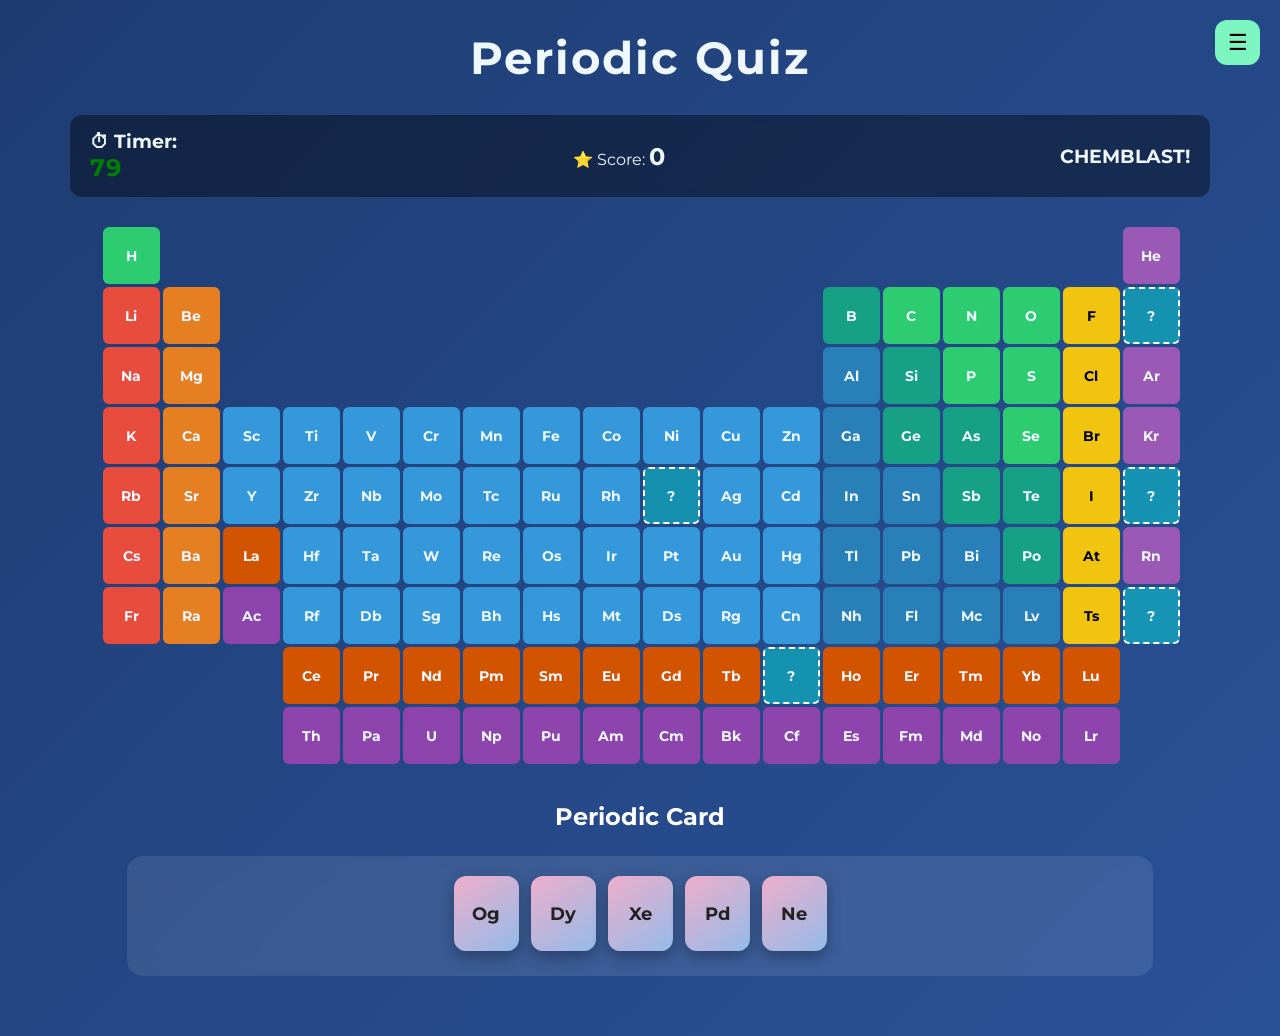
==== maingame/game.html @ 35e8a3fe "Add files via upload" ====
<!DOCTYPE html>
<html lang="en">

<head>
  <meta charset="UTF-8">
  <meta name="viewport" content="width=device-width, initial-scale=1.0">
  <link rel="stylesheet" href="style.css">
  <title>Chem quizz | t.tarzx</title>
</head>

<body>
  <div class="game-container">
    <div class="game-header">
      <h1>Periodic Quiz</h1>
    </div>

    <section class="status-bar">
      <div class="status-item timer">
        <h3>⏱ Timer: </h3><span id="timer">120</span>
      </div>
      <div class="status-item score">
        <span>⭐ Score: </span><span id="score">0</span>
      </div>
      <div class="status-item tier-box">
        <h3>CHEMBLAST!</h3>
      </div>
    </section>

    <div id="floating-score-container"></div>

    <div id="combo-display"></div>

    <section class="periodic-table">
      <div id="periodic-table"></div>
    </section>

    <section class="card-section">
      <h2>Periodic Card</h2>
      <div id="card-container"></div>
    </section>

  </div>

  <div id="menu-overlay" class="menu-overlay hidden">

    <div class="menu-window">

      <h2 id="menu-title">Paused</h2>

      <div class="menu-buttons">

        <button id="resumeBtn">▶ Continue</button>

        <button id="restartBtn">🔄 Restart</button>

        <button id="soundBtn">🔊 Sound: ON</button>

        <button id="homeBtn">🏠 Home</button>

      </div>

    </div>

  </div>

  <button id="menuBtn" class="menu-button">☰</button>

  <script src="script.js"></script>

</body>

</html>
---- maingame/style.css ----
@import url('https://fonts.googleapis.com/css2?family=Montserrat:ital,wght@0,100..900;1,100..900&family=Roboto:ital,wght@0,100..900;1,100..900&family=WDXL+Lubrifont+TC&display=swap');

* {
    margin: 0;
    padding: 0;
    box-sizing: border-box;
}

body {
    margin: 0;
    font-family: Montserrat, sans-serif;
    background: linear-gradient(135deg, #1e3c72, #2a5298);

    display: flex;
    flex-direction: column;
    align-items: center;

    min-height: 100vh;
    width: 100%;
}

body {
    opacity: 1;
    transition: opacity 0.5s ease;
}

body.fade-out {
    opacity: 0;
}

.tier-message {

    position: fixed;
    top: 40%;
    left: 50%;
    transform: translate(-50%, -50%);

    font-size: 48px;
    font-weight: bold;

    color: #EEAECA;

    text-shadow:
        0 0 10px #EEAECA,
        0 0 30px #EEAECA;

    animation: tierPop 1.2s ease;

    pointer-events: none;

}

@keyframes tierPop {

    0% {
        transform: translate(-50%, -50%) scale(0.5);
        opacity: 0;
    }

    50% {
        transform: translate(-50%, -50%) scale(1.2);
        opacity: 1;
    }

    100% {
        transform: translate(-50%, -50%) scale(1);
        opacity: 0;
    }

}

.game-container {
    width: 100%;
    max-width: 1200px;
    margin: auto;
    padding: 30px;
}

.game-header {
    text-align: center;
    margin-bottom: 30px;
    color: aliceblue;
}

.game-header h1 {
    font-size: 45px;
    letter-spacing: 2px;
    text-shadow: #0f2027;
}

.status-bar {
    display: flex;
    justify-content: space-between;
    align-items: center;
    background: rgba(0, 0, 0, 0.4);
    padding: 15px 20px;
    border-radius: 12px;
    margin-bottom: 30px;
    backdrop-filter: blur(5px);
    color: aliceblue;
}

.status-item {
    background: transparent;
}

.tier-box {
    transition: 0.3s;
}

/* Tier colors */

.tier1 {
    color: #2ecc71;
}

.tier2 {
    color: #27ae60;
}

.tier3 {
    color: #3498db;
}

.tier4 {
    color: #9b59b6;
}

.tier5 {
    color: #e67e22;
}

.tier6 {
    color: #e74c3c;
}

/* glow effect */

.tier-glow {
    animation: tierGlow 1s ease;
}

@keyframes tierGlow {
    0% {
        transform: scale(1);
    }

    50% {
        transform: scale(1.2);
    }

    100% {
        transform: scale(1);
    }
}

.tier-transition {
    animation: tierFlash 0.6s;
}

@keyframes tierFlash {

    0% {
        transform: scale(1);
        filter: brightness(1);
    }

    50% {
        transform: scale(1.02);
        filter: brightness(1.4);
    }

    100% {
        transform: scale(1);
        filter: brightness(1);
    }

}

.status-bar a {
    text-decoration: none;
    color: aliceblue;
    cursor: help;
}

.card-section {
    width: 100%;
    max-width: 1200px;
    margin: 30px auto;
    text-align: center;
}

.card-section h2 {
    color: white;
    margin-bottom: 15px;
}

#periodic-table {
    width: 90%;
    max-width: 1200px;
    margin: 0 auto 40px auto;
    margin-bottom: 40px;
    display: grid;
    grid-template-columns: repeat(18, 55px);
    grid-template-rows: repeat(9, 55px);
    gap: 5px;
    justify-content: center;
}

.cell {
    display: flex;
    justify-content: center;
    align-items: center;
    font-size: 14px;
    font-weight: bold;
    border-radius: 6px;
    width: 57px;
    height: 57px;
    color: aliceblue;

}

.alkali {
    background-color: #e74c3c;
}

.alkaline {
    background-color: #e67e22;
}

.transition {
    background-color: #3498db;
}

.postmetal {
    background-color: #2980b9;
}

.metalloid {
    background-color: #16a085;
}

.nonmetal {
    background-color: #2ecc71;
}

.halogen {
    background-color: #f1c40f;
    color: black;
}

.noble {
    background-color: #9b59b6;
}

.lanthanide {
    background-color: #d35400;
}

.actinide {
    background-color: #8e44ad;
}

.missing {
    border: 2px dashed rgb(255, 255, 255);
    background-color: rgba(0, 255, 234, 0.4);
}

.blocked {

    background: #444;
    pointer-events: none;
    border: 2px solid #222;

}

#card-container {
    width: 90%;
    max-width: 1200px;
    min-height: 120px;
    margin: 25px auto;
    padding: 20px;
    border-radius: 16px;
    background: rgba(255, 255, 255, 0.1);
    backdrop-filter: blur(10px);
    display: flex;
    flex-wrap: wrap;
    gap: 12px;
    justify-content: center;
}

.card {
    width: 65px;
    height: 75px;
    border-radius: 12px;
    background: linear-gradient(145deg, #EEAECA, #94BBE9);
    box-shadow: 0 6px 15px rgba(0, 0, 0, 0.3);
    display: flex;
    align-items: center;
    justify-content: center;
    font-weight: 700;
    font-size: 18px;
    color: #222;
    cursor: grab;
    transition: transform 0.2s ease, box-shadow 0.2s ease;
}

.card:hover {
    transform: scale(1.2);
    transform: translateY(-6px);
    box-shadow: 0 10px 20px rgba(0, 0, 0, 0.4);
}

.card:active {
    cursor: grabbing;
    transform: scale(0.95);
}

.card.break {
    animation: breakCard 0.4s forwards;
}

@keyframes breakCard {
    0% {
        transform: scale(1);
        opacity: 1;
    }

    40% {
        transform: scale(1.3) rotate(10deg);
    }

    100% {
        transform: scale(0.1) rotate(-20deg);
        opacity: 0;
    }
}

.card.wrong {
    animation: shake 0.3s;
}

@keyframes shake {
    0% {
        transform: translateX(0);
    }

    25% {
        transform: translateX(-5px);
    }

    50% {
        transform: translateX(5px);
    }

    75% {
        transform: translateX(-5px);
    }

    100% {
        transform: translateX(0);
    }
}

body.damage {
    animation: screenDamage 0.4s ease;
}

@keyframes screenDamage {
    0% {
        box-shadow: inset 0 0 0px rgba(255, 0, 0, 0);
    }

    30% {
        box-shadow: inset 0 0 150px rgba(255, 0, 0, 0.5);
    }

    100% {
        box-shadow: inset 0 0 0px rgba(255, 0, 0, 0);
    }
}

body.heal {
    animation: screenheal 0.4s ease;
}

@keyframes screenheal {
    0% {
        box-shadow: inset 0 0 0px rgba(255, 0, 0, 0);
    }

    30% {
        box-shadow: inset 0 0 150px rgba(51, 255, 0, 0.5);
    }

    100% {
        box-shadow: inset 0 0 0px rgba(255, 0, 0, 0);
    }
}

#score {
    font-weight: bold;
    font-size: 24px;
    transition: color 0.3s ease, transform 0.2s ease;
}

/* สีตามระดับ */
.score-negative {
    color: #979797;
}

.score-low {
    color: #ffffff;
}

.score-medium {
    color: #00c853;
}

.score-high {
    color: #00b0ff;
}

.score-legend {
    color: #aa00ff;
}

.score-mythic {
    color: #F63049;
}

/* เอฟเฟคเด้งตอนคะแนนเปลี่ยน */
.score-pop {
    transform: scale(1.2);
}

#timer {
    font-size: 24px;
    font-weight: bold;
    letter-spacing: 1px;
}

/* ===== Floating Score ===== */

#floating-score-container {
    position: fixed;
    top: 20%;
    left: 50%;
    transform: translateX(-50%);
    pointer-events: none;
    z-index: 9999;
}

.floating-score {
    font-size: 40px;
    font-weight: bold;
    animation: floatUp 1s ease forwards;
    text-shadow: 0 0 10px rgba(255, 255, 255, 0.6);
}

/* สีตามระดับ */
.float-low {
    color: #00c853;
}

.float-mid {
    color: #00b0ff;
}

.float-high {
    color: #aa00ff;
}

.float-epic {
    color: #F63049;
}

@keyframes floatUp {
    0% {
        opacity: 1;
        transform: translateY(0) scale(1);
    }

    50% {
        transform: translateY(-30px) scale(1.3);
    }

    100% {
        opacity: 0;
        transform: translateY(-80px) scale(1);
    }
}

/* ===== Combo Display ===== */

#combo-display {
    position: fixed;
    top: 10%;
    left: 50%;
    transform: translateX(-50%);
    font-size: 28px;
    font-weight: bold;
    color: gold;
    text-shadow: 0 0 10px orange;
    opacity: 0;
    transition: opacity 0.3s ease, transform 0.2s ease;
}

.combo-active {
    opacity: 1;
    transform: translateX(-50%) scale(1.2);
}

/* ===== MENU BUTTON ===== */

.menu-button {
    position: fixed;
    top: 20px;
    right: 20px;

    width: 45px;
    height: 45px;

    border: none;
    border-radius: 12px;

    background: #7df5c1;
    font-size: 22px;

    cursor: pointer;

    transition: 0.2s;
}

.menu-button:hover {
    transform: scale(1.1);
}


/* ===== OVERLAY ===== */

.menu-overlay {

    position: fixed;
    inset: 0;

    background: rgba(0, 0, 0, 0.5);
    backdrop-filter: blur(8px);

    display: flex;
    justify-content: center;
    align-items: center;

    z-index: 2000;

    opacity: 1;
    transition: 0.3s;
}

.hidden {
    opacity: 0;
    pointer-events: none;
}


/* ===== WINDOW ===== */

.menu-window {

    background: rgba(255, 255, 255, 0.9);

    border-radius: 22px;

    padding: 40px 50px;

    min-width: 260px;

    text-align: center;

    animation: menuPop 0.35s ease;

    box-shadow:
        0 15px 40px rgba(0, 0, 0, 0.3);
}


/* ===== TITLE ===== */

.menu-window h2 {

    margin-bottom: 25px;

    font-size: 28px;

}


/* ===== BUTTON GROUP ===== */

.menu-window {
    font-family: Montserrat;
}

.menu-buttons {

    font-family: Montserrat;
    display: flex;
    flex-direction: column;

    gap: 14px;

}


/* ===== BUTTON STYLE ===== */

.menu-buttons button {

    padding: 12px 20px;

    border: none;

    border-radius: 12px;

    font-size: 16px;

    font-family: Montserrat;

    background: #7df5c1;

    cursor: pointer;

    transition: 0.2s;
}

.menu-buttons button:hover {

    transform: scale(1.05);

    background: #62e0ac;

}


/* ===== OPEN ANIMATION ===== */

@keyframes menuPop {

    from {

        transform: scale(0.7);
        opacity: 0;

    }

    to {

        transform: scale(1);
        opacity: 1;

    }

}
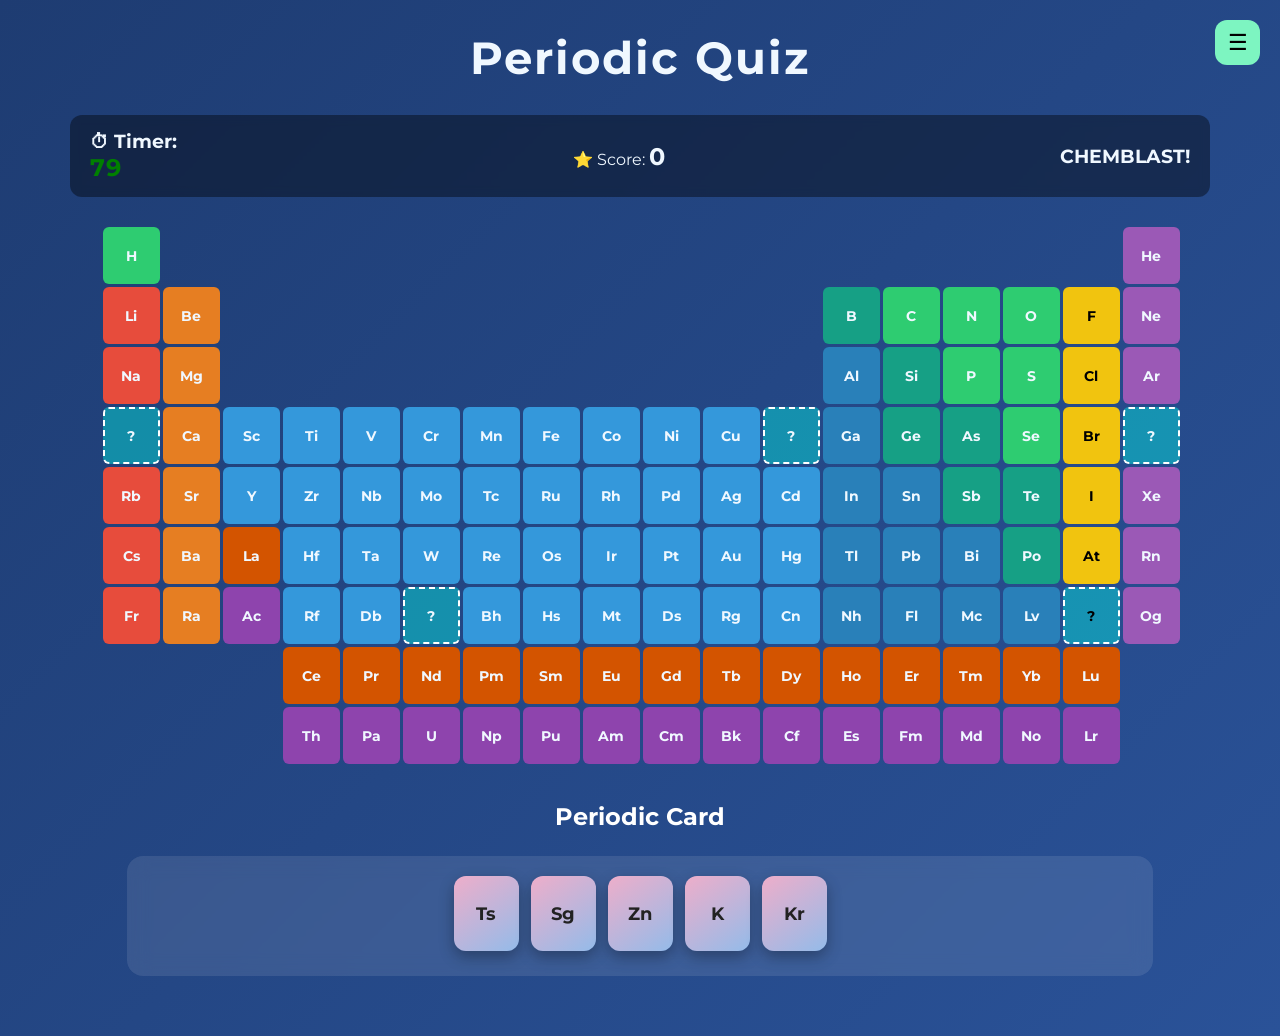
==== commit 04e7e17c: "Update game.html" ====
--- a/maingame/game.html
+++ b/maingame/game.html
@@ -53,7 +53,7 @@
 
         <button id="restartBtn">🔄 Restart</button>
 
-        <button id="soundBtn">🔊 Sound: ON</button>
+        
 
         <button id="homeBtn">🏠 Home</button>
 
@@ -69,4 +69,5 @@
 
 </body>
 
-</html>+
+</html>
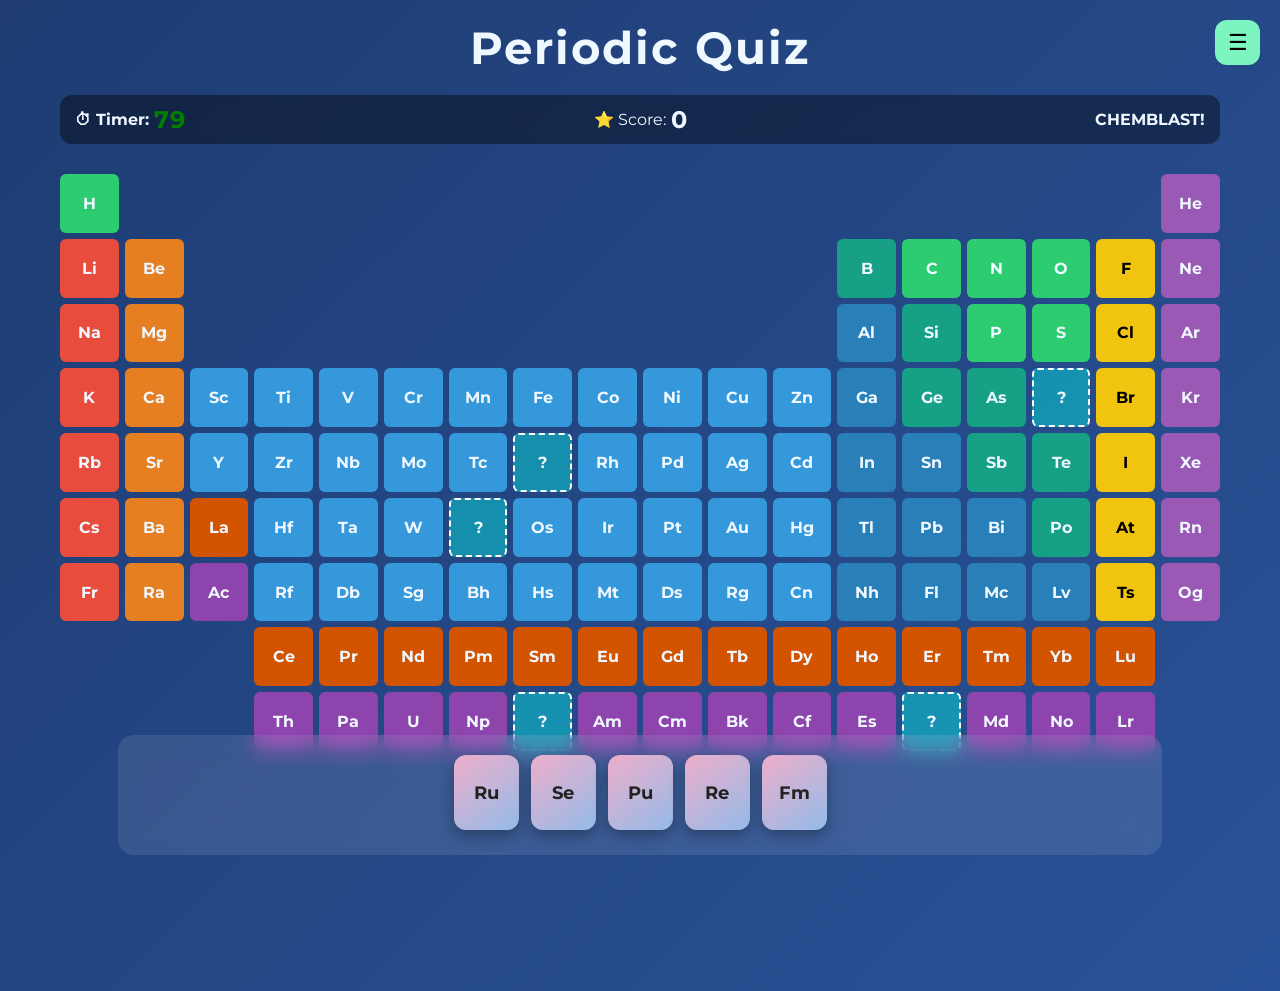
==== commit d8115fde: "v2" ====
--- a/maingame/game.html
+++ b/maingame/game.html
@@ -35,7 +35,6 @@
     </section>
 
     <section class="card-section">
-      <h2>Periodic Card</h2>
       <div id="card-container"></div>
     </section>
 
--- a/maingame/style.css
+++ b/maingame/style.css
@@ -73,17 +73,17 @@
     width: 100%;
     max-width: 1200px;
     margin: auto;
-    padding: 30px;
+    padding: 20px;
 }
 
 .game-header {
     text-align: center;
-    margin-bottom: 30px;
+    margin-bottom: 20px;
     color: aliceblue;
 }
 
 .game-header h1 {
-    font-size: 45px;
+    font-size: clamp(24px, 8vw, 45px);
     letter-spacing: 2px;
     text-shadow: #0f2027;
 }
@@ -93,117 +93,74 @@
     justify-content: space-between;
     align-items: center;
     background: rgba(0, 0, 0, 0.4);
-    padding: 15px 20px;
+    padding: 10px 15px;
     border-radius: 12px;
-    margin-bottom: 30px;
+    margin-bottom: 20px;
     backdrop-filter: blur(5px);
     color: aliceblue;
+    flex-wrap: wrap;
+    gap: 10px;
 }
 
 .status-item {
     background: transparent;
+    display: flex;
+    align-items: center;
+    gap: 5px;
+}
+
+.status-item h3 {
+    font-size: 16px;
 }
 
 .tier-box {
     transition: 0.3s;
-}
-
-/* Tier colors */
-
-.tier1 {
-    color: #2ecc71;
-}
-
-.tier2 {
-    color: #27ae60;
-}
-
-.tier3 {
-    color: #3498db;
-}
-
-.tier4 {
-    color: #9b59b6;
-}
-
-.tier5 {
-    color: #e67e22;
-}
-
-.tier6 {
-    color: #e74c3c;
-}
-
-/* glow effect */
-
-.tier-glow {
-    animation: tierGlow 1s ease;
-}
-
-@keyframes tierGlow {
-    0% {
-        transform: scale(1);
-    }
-
-    50% {
-        transform: scale(1.2);
-    }
-
-    100% {
-        transform: scale(1);
-    }
-}
-
-.tier-transition {
-    animation: tierFlash 0.6s;
-}
-
-@keyframes tierFlash {
-
-    0% {
-        transform: scale(1);
-        filter: brightness(1);
-    }
-
-    50% {
-        transform: scale(1.02);
-        filter: brightness(1.4);
-    }
-
-    100% {
-        transform: scale(1);
-        filter: brightness(1);
-    }
-
-}
-
-.status-bar a {
-    text-decoration: none;
-    color: aliceblue;
-    cursor: help;
+    width: 100%;
+    text-align: center;
+    order: -1;
+}
+
+@media (min-width: 600px) {
+    .tier-box {
+        width: auto;
+        order: 0;
+    }
 }
 
 .card-section {
     width: 100%;
     max-width: 1200px;
-    margin: 30px auto;
+    margin: 20px auto;
     text-align: center;
-}
-
-.card-section h2 {
-    color: white;
-    margin-bottom: 15px;
+    position: sticky;
+    padding-bottom: 20px;
+    bottom: 0;
+}
+
+/* @media (min-height: 800px) {
+    .card-section {
+        position: fixed;
+        bottom: 0;
+        left: 50%;
+        transform: translateX(-50%);
+    }
+} */
+
+.periodic-table {
+    width: 100%;
+    overflow-x: auto;
+    -webkit-overflow-scrolling: touch;
+    margin-bottom: 20px;
+    padding: 10px 0;
 }
 
 #periodic-table {
-    width: 90%;
-    max-width: 1200px;
-    margin: 0 auto 40px auto;
-    margin-bottom: 40px;
+    width: 100%;
+    min-width: 800px;
+    margin: 0 auto;
     display: grid;
-    grid-template-columns: repeat(18, 55px);
-    grid-template-rows: repeat(9, 55px);
-    gap: 5px;
+    grid-template-columns: repeat(18, 1fr);
+    gap: 6px;
     justify-content: center;
 }
 
@@ -211,13 +168,27 @@
     display: flex;
     justify-content: center;
     align-items: center;
-    font-size: 14px;
+    aspect-ratio: 1 / 1;
+    font-size: clamp(10px, 1.8vw, 16px);
     font-weight: bold;
-    border-radius: 6px;
-    width: 57px;
-    height: 57px;
+    border-radius: 4px;
+    width: 100%;
     color: aliceblue;
-
+    transition: transform 0.2s, box-shadow 0.2s;
+    padding: 5px;
+    text-align: center;
+}
+
+@media (min-width: 600px) {
+    .cell {
+        border-radius: 6px;
+    }
+}
+
+.card.selected {
+    transform: scale(1.1);
+    box-shadow: 0 0 15px #7df5c1, 0 10px 20px rgba(0, 0, 0, 0.4);
+    border: 3px solid #7df5c1;
 }
 
 .alkali {
@@ -660,4 +631,5 @@
 
     }
 
-}+
+}
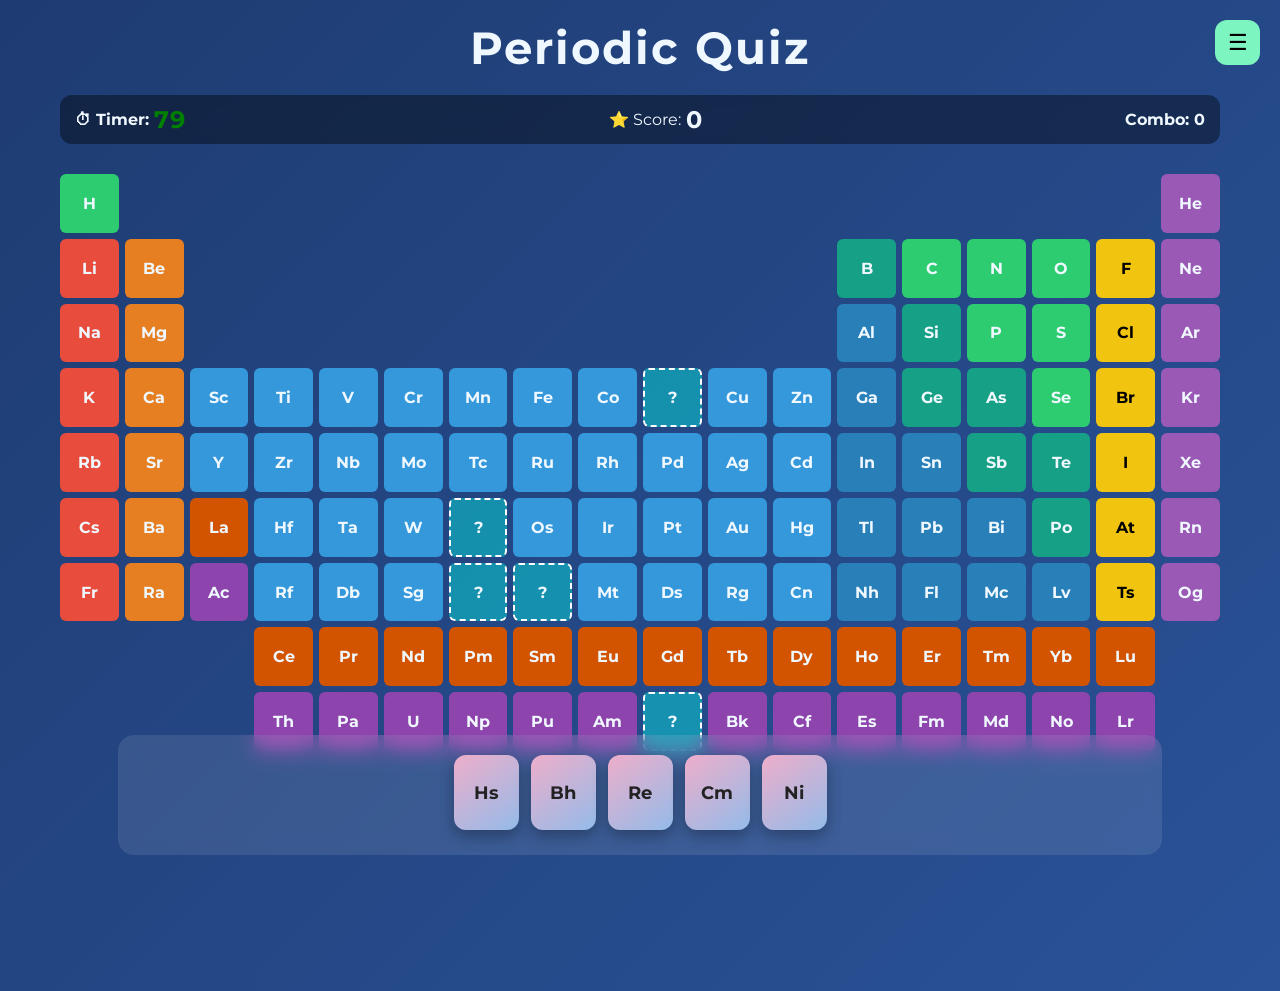
==== commit a816a666: "v3" ====
--- a/maingame/game.html
+++ b/maingame/game.html
@@ -22,7 +22,7 @@
         <span>⭐ Score: </span><span id="score">0</span>
       </div>
       <div class="status-item tier-box">
-        <h3>CHEMBLAST!</h3>
+        <h3 id="totalGainH3">Combo: <span id="totalGain">0</span></h3>
       </div>
     </section>
 
